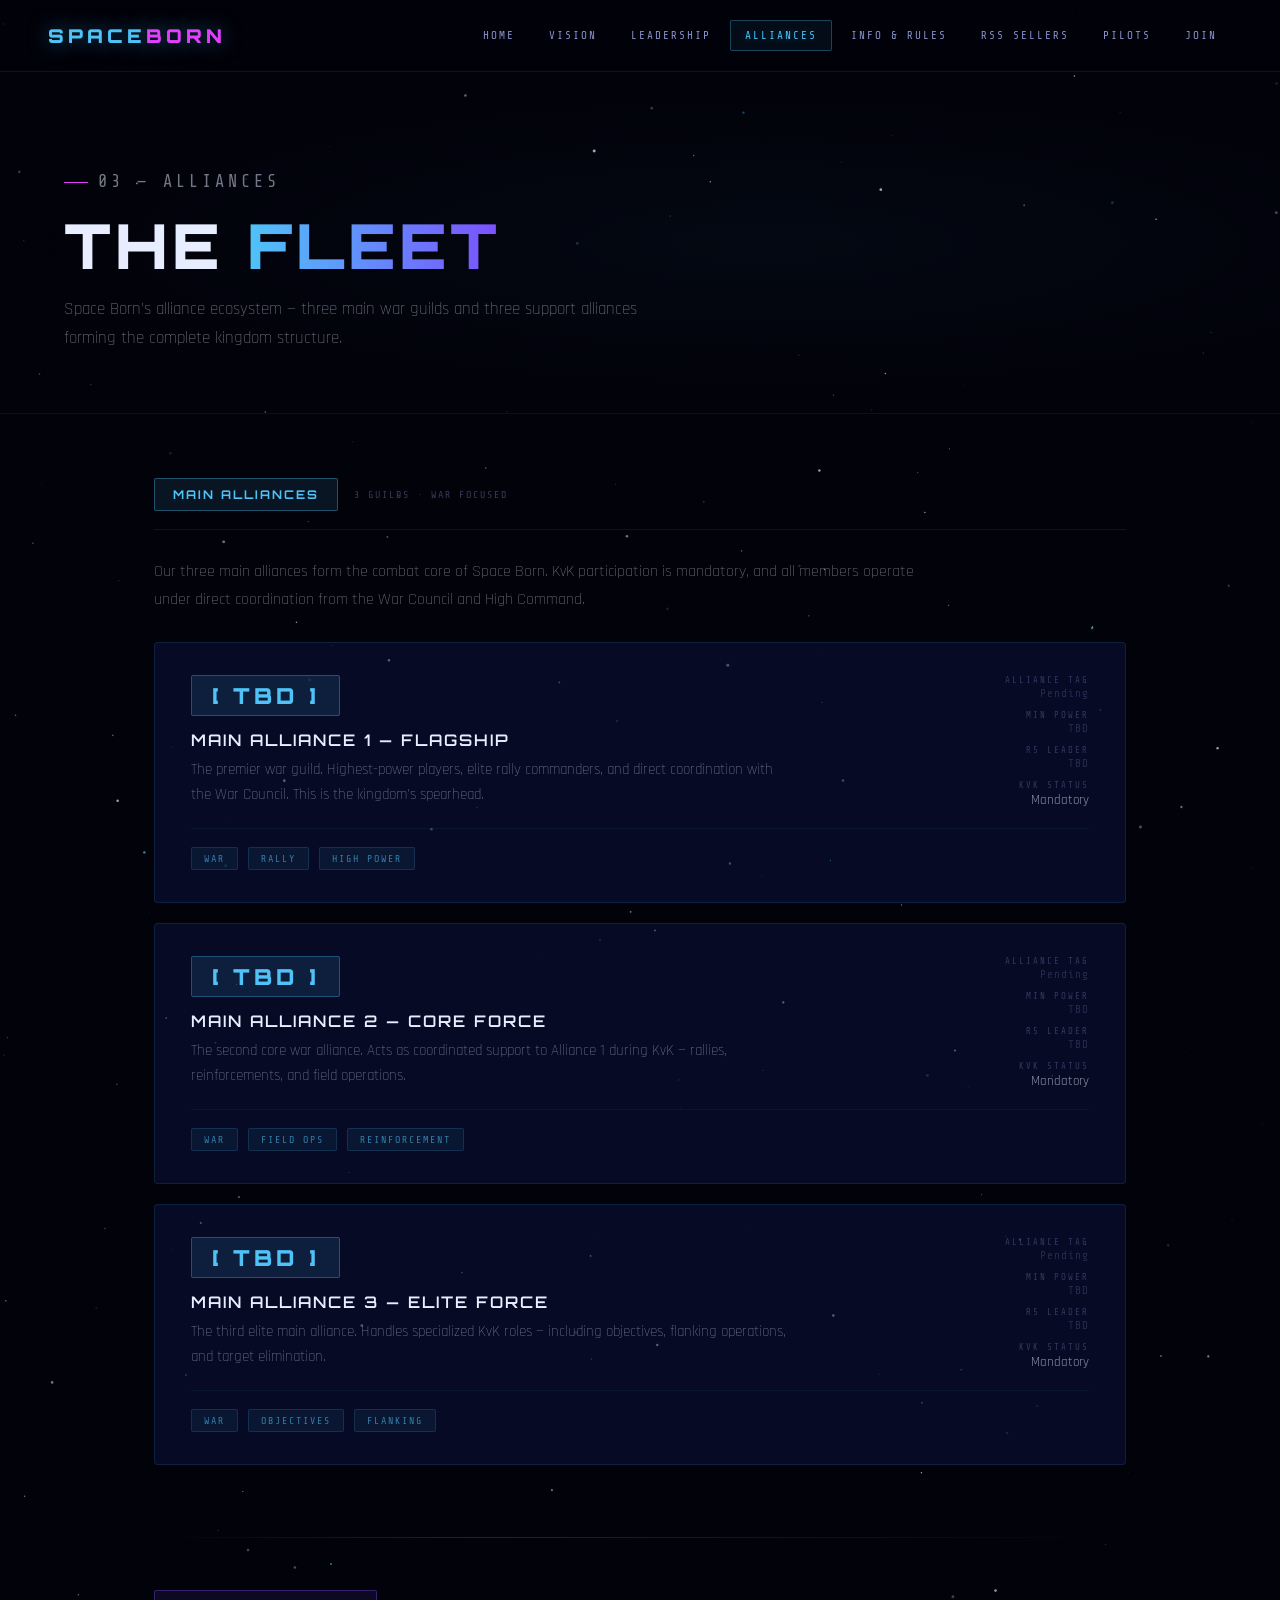
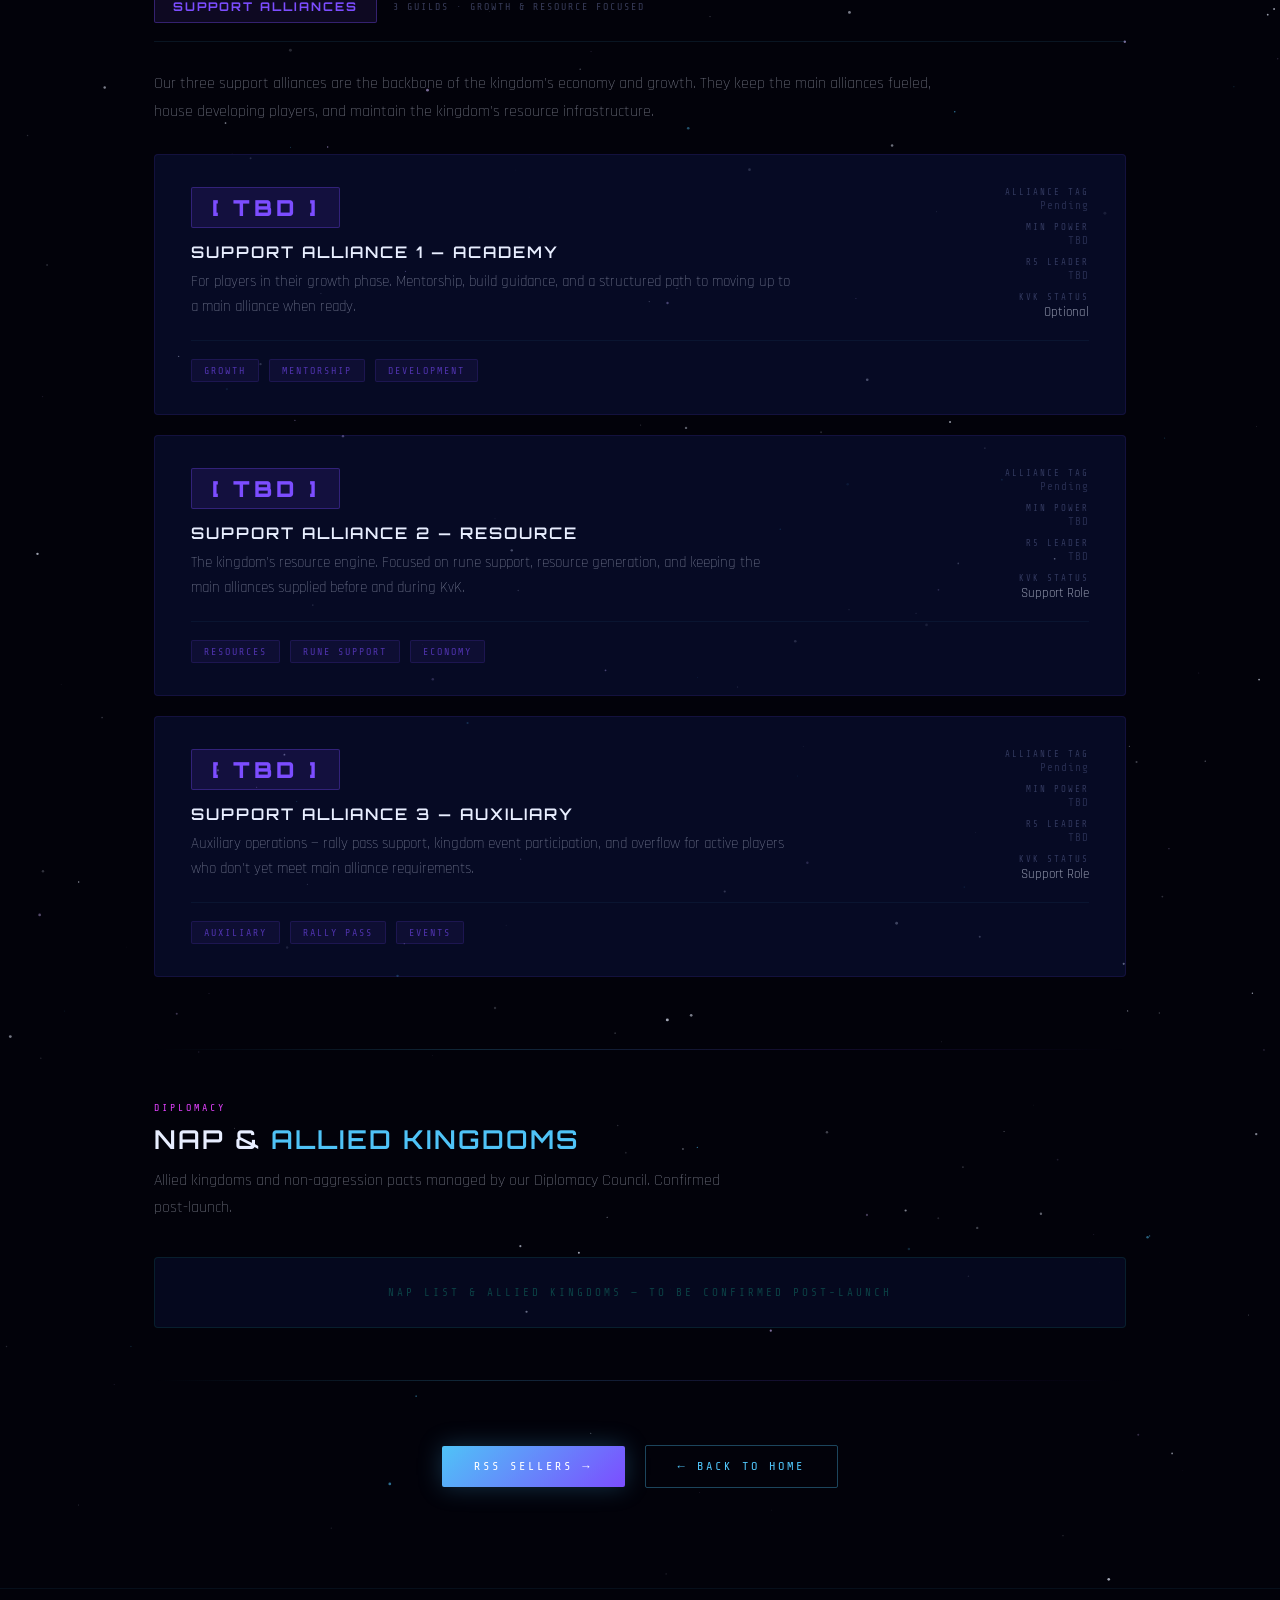
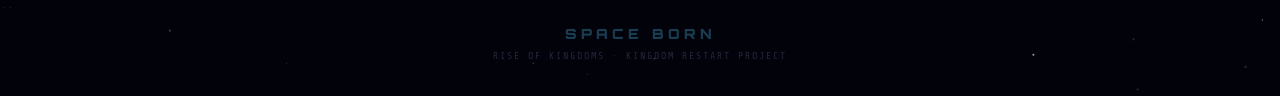
==== alliances.html @ 10ab9d70 "Add files via upload" ====
<!DOCTYPE html>
<html lang="en">
<head>
<meta charset="UTF-8">
<meta name="viewport" content="width=device-width, initial-scale=1.0">
<title>Alliances — Space Born</title>
<link rel="stylesheet" href="style.css">
<style>
  /* ── TIER HEADER ── */
  .tier-section { margin-bottom: 72px; }

  .tier-header {
    display: flex;
    align-items: center;
    gap: 16px;
    margin-bottom: 28px;
    padding-bottom: 18px;
    border-bottom: 1px solid rgba(79,195,247,0.1);
  }

  .tier-badge {
    font-family: 'Orbitron', monospace;
    font-size: 12px;
    font-weight: 700;
    padding: 8px 18px;
    border-radius: 2px;
    letter-spacing: 2px;
    text-transform: uppercase;
    border: 1px solid;
  }
  .tier-badge.main { background: rgba(79,195,247,0.1); border-color: rgba(79,195,247,0.35); color: var(--accent); }
  .tier-badge.support { background: rgba(124,77,255,0.1); border-color: rgba(124,77,255,0.35); color: var(--accent2); }

  .tier-count {
    font-family: 'Share Tech Mono', monospace;
    font-size: 10px;
    letter-spacing: 2px;
    color: rgba(136,146,204,0.4);
    text-transform: uppercase;
  }

  .tier-desc {
    font-size: 16px;
    line-height: 1.75;
    color: rgba(232,238,255,0.5);
    font-weight: 300;
    max-width: 780px;
    margin-bottom: 28px;
  }

  /* ── ALLIANCE CARDS ── */
  .alliance-stack {
    display: flex;
    flex-direction: column;
    gap: 20px;
  }

  .alliance-card {
    background: rgba(13,21,69,0.45);
    border-radius: 4px;
    padding: 32px 36px;
    position: relative;
    overflow: hidden;
    transition: all 0.3s;
    border: 1px solid;
  }

  .alliance-card.main-card { border-color: rgba(79,195,247,0.12); }
  .alliance-card.support-card { border-color: rgba(124,77,255,0.12); }

  .alliance-card:hover { transform: translateY(-3px); }
  .alliance-card.main-card:hover { border-color: rgba(79,195,247,0.3); }
  .alliance-card.support-card:hover { border-color: rgba(124,77,255,0.3); }

  .alliance-card::before {
    content: '';
    position: absolute;
    top: 0; left: 0; right: 0;
    height: 2px;
    opacity: 0;
    transition: opacity 0.3s;
  }
  .alliance-card.main-card:hover::before { opacity: 1; background: linear-gradient(to right, #4fc3f7, #7c4dff); }
  .alliance-card.support-card:hover::before { opacity: 1; background: linear-gradient(to right, #7c4dff, #e040fb); }

  .alliance-top {
    display: flex;
    align-items: flex-start;
    justify-content: space-between;
    gap: 20px;
    margin-bottom: 20px;
    flex-wrap: wrap;
  }

  .alliance-left { flex: 1; }

  .alliance-tag-badge {
    font-family: 'Orbitron', monospace;
    font-size: 22px;
    font-weight: 900;
    padding: 6px 20px;
    border-radius: 2px;
    letter-spacing: 4px;
    display: inline-block;
    margin-bottom: 14px;
  }
  .main-card .alliance-tag-badge { background: rgba(79,195,247,0.12); border: 1px solid rgba(79,195,247,0.3); color: var(--accent); }
  .support-card .alliance-tag-badge { background: rgba(124,77,255,0.12); border: 1px solid rgba(124,77,255,0.3); color: var(--accent2); }

  .alliance-name {
    font-family: 'Orbitron', monospace;
    font-size: 16px;
    font-weight: 600;
    letter-spacing: 2px;
    text-transform: uppercase;
    color: var(--star-white);
    margin-bottom: 8px;
  }

  .alliance-desc {
    font-size: 15px;
    color: rgba(232,238,255,0.5);
    line-height: 1.65;
    font-weight: 300;
    max-width: 600px;
  }

  .alliance-meta {
    display: flex;
    flex-direction: column;
    gap: 10px;
    min-width: 180px;
    text-align: right;
  }

  .meta-item { }

  .meta-label {
    font-family: 'Share Tech Mono', monospace;
    font-size: 9px;
    letter-spacing: 2px;
    color: rgba(136,146,204,0.35);
    text-transform: uppercase;
    margin-bottom: 2px;
  }

  .meta-value {
    font-size: 13px;
    color: rgba(232,238,255,0.6);
    font-weight: 400;
  }

  .meta-value.tbd {
    font-family: 'Share Tech Mono', monospace;
    font-size: 11px;
    color: rgba(136,146,204,0.25);
    letter-spacing: 1px;
  }

  .alliance-bottom {
    display: flex;
    gap: 10px;
    flex-wrap: wrap;
    padding-top: 18px;
    border-top: 1px solid rgba(79,195,247,0.06);
  }

  .alliance-tag-pill {
    font-family: 'Share Tech Mono', monospace;
    font-size: 10px;
    letter-spacing: 2px;
    padding: 5px 12px;
    border-radius: 2px;
    text-transform: uppercase;
  }
  .main-card .alliance-tag-pill { background: rgba(79,195,247,0.07); border: 1px solid rgba(79,195,247,0.15); color: rgba(79,195,247,0.6); }
  .support-card .alliance-tag-pill { background: rgba(124,77,255,0.07); border: 1px solid rgba(124,77,255,0.15); color: rgba(124,77,255,0.6); }

  /* ── DIPLOMACY ── */
  .nap-card {
    background: rgba(13,21,69,0.35);
    border: 1px solid rgba(29,233,182,0.1);
    border-radius: 4px;
    padding: 28px 32px;
    text-align: center;
  }
  .nap-card p {
    font-family: 'Share Tech Mono', monospace;
    font-size: 11px;
    letter-spacing: 3px;
    color: rgba(29,233,182,0.25);
    text-transform: uppercase;
  }

  @media (max-width: 768px) {
    .alliance-top { flex-direction: column; }
    .alliance-meta { text-align: left; }
    .alliance-card { padding: 24px 20px; }
  }
</style>
</head>
<body>
<canvas id="stars-canvas"></canvas>

<nav>
  <a href="index.html" class="nav-logo">SPACE<span>BORN</span></a>
  <ul>
    <li><a href="index.html" class="nav-link">Home</a></li>
    <li><a href="vision.html" class="nav-link">Vision</a></li>
    <li><a href="leadership.html" class="nav-link">Leadership</a></li>
    <li><a href="alliances.html" class="nav-link">Alliances</a></li>
    <li><a href="info.html" class="nav-link">Info & Rules</a></li>
    <li><a href="sellers.html" class="nav-link">RSS Sellers</a></li>
    <li><a href="pilots.html" class="nav-link">Pilots</a></li>
    <li><a href="join.html" class="nav-link">Join</a></li>
  </ul>
</nav>

<div class="page">
  <div class="page-banner">
    <p class="page-banner-tag">03 — Alliances</p>
    <h1>The <em>Fleet</em></h1>
    <p>Space Born's alliance ecosystem — three main war guilds and three support alliances forming the complete kingdom structure.</p>
  </div>

  <div class="page-content">

    <!-- ── MAIN ALLIANCES ── -->
    <div class="tier-section reveal">
      <div class="tier-header">
        <span class="tier-badge main">Main Alliances</span>
        <span class="tier-count">3 Guilds · War Focused</span>
      </div>
      <p class="tier-desc">Our three main alliances form the combat core of Space Born. KvK participation is mandatory, and all members operate under direct coordination from the War Council and High Command.</p>

      <div class="alliance-stack">
        <div class="alliance-card main-card reveal">
          <div class="alliance-top">
            <div class="alliance-left">
              <span class="alliance-tag-badge">[ TBD ]</span>
              <p class="alliance-name">Main Alliance 1 — Flagship</p>
              <p class="alliance-desc">The premier war guild. Highest-power players, elite rally commanders, and direct coordination with the War Council. This is the kingdom's spearhead.</p>
            </div>
            <div class="alliance-meta">
              <div class="meta-item"><p class="meta-label">Alliance Tag</p><p class="meta-value tbd">Pending</p></div>
              <div class="meta-item"><p class="meta-label">Min Power</p><p class="meta-value tbd">TBD</p></div>
              <div class="meta-item"><p class="meta-label">R5 Leader</p><p class="meta-value tbd">TBD</p></div>
              <div class="meta-item"><p class="meta-label">KvK Status</p><p class="meta-value">Mandatory</p></div>
            </div>
          </div>
          <div class="alliance-bottom">
            <span class="alliance-tag-pill">War</span>
            <span class="alliance-tag-pill">Rally</span>
            <span class="alliance-tag-pill">High Power</span>
          </div>
        </div>

        <div class="alliance-card main-card reveal">
          <div class="alliance-top">
            <div class="alliance-left">
              <span class="alliance-tag-badge">[ TBD ]</span>
              <p class="alliance-name">Main Alliance 2 — Core Force</p>
              <p class="alliance-desc">The second core war alliance. Acts as coordinated support to Alliance 1 during KvK — rallies, reinforcements, and field operations.</p>
            </div>
            <div class="alliance-meta">
              <div class="meta-item"><p class="meta-label">Alliance Tag</p><p class="meta-value tbd">Pending</p></div>
              <div class="meta-item"><p class="meta-label">Min Power</p><p class="meta-value tbd">TBD</p></div>
              <div class="meta-item"><p class="meta-label">R5 Leader</p><p class="meta-value tbd">TBD</p></div>
              <div class="meta-item"><p class="meta-label">KvK Status</p><p class="meta-value">Mandatory</p></div>
            </div>
          </div>
          <div class="alliance-bottom">
            <span class="alliance-tag-pill">War</span>
            <span class="alliance-tag-pill">Field Ops</span>
            <span class="alliance-tag-pill">Reinforcement</span>
          </div>
        </div>

        <div class="alliance-card main-card reveal">
          <div class="alliance-top">
            <div class="alliance-left">
              <span class="alliance-tag-badge">[ TBD ]</span>
              <p class="alliance-name">Main Alliance 3 — Elite Force</p>
              <p class="alliance-desc">The third elite main alliance. Handles specialized KvK roles — including objectives, flanking operations, and target elimination.</p>
            </div>
            <div class="alliance-meta">
              <div class="meta-item"><p class="meta-label">Alliance Tag</p><p class="meta-value tbd">Pending</p></div>
              <div class="meta-item"><p class="meta-label">Min Power</p><p class="meta-value tbd">TBD</p></div>
              <div class="meta-item"><p class="meta-label">R5 Leader</p><p class="meta-value tbd">TBD</p></div>
              <div class="meta-item"><p class="meta-label">KvK Status</p><p class="meta-value">Mandatory</p></div>
            </div>
          </div>
          <div class="alliance-bottom">
            <span class="alliance-tag-pill">War</span>
            <span class="alliance-tag-pill">Objectives</span>
            <span class="alliance-tag-pill">Flanking</span>
          </div>
        </div>
      </div>
    </div>

    <hr class="glow">

    <!-- ── SUPPORT ALLIANCES ── -->
    <div class="tier-section reveal">
      <div class="tier-header">
        <span class="tier-badge support">Support Alliances</span>
        <span class="tier-count">3 Guilds · Growth & Resource Focused</span>
      </div>
      <p class="tier-desc">Our three support alliances are the backbone of the kingdom's economy and growth. They keep the main alliances fueled, house developing players, and maintain the kingdom's resource infrastructure.</p>

      <div class="alliance-stack">
        <div class="alliance-card support-card reveal">
          <div class="alliance-top">
            <div class="alliance-left">
              <span class="alliance-tag-badge">[ TBD ]</span>
              <p class="alliance-name">Support Alliance 1 — Academy</p>
              <p class="alliance-desc">For players in their growth phase. Mentorship, build guidance, and a structured path to moving up to a main alliance when ready.</p>
            </div>
            <div class="alliance-meta">
              <div class="meta-item"><p class="meta-label">Alliance Tag</p><p class="meta-value tbd">Pending</p></div>
              <div class="meta-item"><p class="meta-label">Min Power</p><p class="meta-value tbd">TBD</p></div>
              <div class="meta-item"><p class="meta-label">R5 Leader</p><p class="meta-value tbd">TBD</p></div>
              <div class="meta-item"><p class="meta-label">KvK Status</p><p class="meta-value">Optional</p></div>
            </div>
          </div>
          <div class="alliance-bottom">
            <span class="alliance-tag-pill">Growth</span>
            <span class="alliance-tag-pill">Mentorship</span>
            <span class="alliance-tag-pill">Development</span>
          </div>
        </div>

        <div class="alliance-card support-card reveal">
          <div class="alliance-top">
            <div class="alliance-left">
              <span class="alliance-tag-badge">[ TBD ]</span>
              <p class="alliance-name">Support Alliance 2 — Resource</p>
              <p class="alliance-desc">The kingdom's resource engine. Focused on rune support, resource generation, and keeping the main alliances supplied before and during KvK.</p>
            </div>
            <div class="alliance-meta">
              <div class="meta-item"><p class="meta-label">Alliance Tag</p><p class="meta-value tbd">Pending</p></div>
              <div class="meta-item"><p class="meta-label">Min Power</p><p class="meta-value tbd">TBD</p></div>
              <div class="meta-item"><p class="meta-label">R5 Leader</p><p class="meta-value tbd">TBD</p></div>
              <div class="meta-item"><p class="meta-label">KvK Status</p><p class="meta-value">Support Role</p></div>
            </div>
          </div>
          <div class="alliance-bottom">
            <span class="alliance-tag-pill">Resources</span>
            <span class="alliance-tag-pill">Rune Support</span>
            <span class="alliance-tag-pill">Economy</span>
          </div>
        </div>

        <div class="alliance-card support-card reveal">
          <div class="alliance-top">
            <div class="alliance-left">
              <span class="alliance-tag-badge">[ TBD ]</span>
              <p class="alliance-name">Support Alliance 3 — Auxiliary</p>
              <p class="alliance-desc">Auxiliary operations — rally pass support, kingdom event participation, and overflow for active players who don't yet meet main alliance requirements.</p>
            </div>
            <div class="alliance-meta">
              <div class="meta-item"><p class="meta-label">Alliance Tag</p><p class="meta-value tbd">Pending</p></div>
              <div class="meta-item"><p class="meta-label">Min Power</p><p class="meta-value tbd">TBD</p></div>
              <div class="meta-item"><p class="meta-label">R5 Leader</p><p class="meta-value tbd">TBD</p></div>
              <div class="meta-item"><p class="meta-label">KvK Status</p><p class="meta-value">Support Role</p></div>
            </div>
          </div>
          <div class="alliance-bottom">
            <span class="alliance-tag-pill">Auxiliary</span>
            <span class="alliance-tag-pill">Rally Pass</span>
            <span class="alliance-tag-pill">Events</span>
          </div>
        </div>
      </div>
    </div>

    <hr class="glow">

    <!-- ── DIPLOMACY ── -->
    <div class="reveal">
      <p class="label">Diplomacy</p>
      <h2 class="subsection-title">NAP & <em>Allied Kingdoms</em></h2>
      <p class="subsection-lead">Allied kingdoms and non-aggression pacts managed by our Diplomacy Council. Confirmed post-launch.</p>
    </div>

    <div class="nap-card reveal">
      <p>NAP list & allied kingdoms — to be confirmed post-launch</p>
    </div>

    <hr class="glow">

    <div class="reveal" style="text-align:center; padding-top:12px;">
      <a href="sellers.html" class="btn btn-primary" style="margin-right:16px;">RSS Sellers →</a>
      <a href="index.html" class="btn btn-outline">← Back to Home</a>
    </div>

  </div>
</div>

<footer>
  <p class="f-logo">SPACE BORN</p>
  <p>Rise of Kingdoms · Kingdom Restart Project</p>
</footer>

<script src="main.js"></script>
</body>
</html>
---- style.css ----
@import url('https://fonts.googleapis.com/css2?family=Orbitron:wght@400;600;900&family=Rajdhani:wght@300;400;500;600&family=Share+Tech+Mono&display=swap');

*, *::before, *::after { margin: 0; padding: 0; box-sizing: border-box; }

:root {
  --void: #02020a;
  --deep: #06071a;
  --space: #0a0d2e;
  --nebula: #0d1545;
  --star-white: #e8eeff;
  --star-dim: #8892cc;
  --accent: #4fc3f7;
  --accent2: #7c4dff;
  --accent3: #e040fb;
  --gold: #ffd740;
  --glow-blue: rgba(79,195,247,0.15);
}

html { scroll-behavior: smooth; }

body {
  background: var(--void);
  color: var(--star-white);
  font-family: 'Rajdhani', sans-serif;
  font-weight: 400;
  overflow-x: hidden;
  min-height: 100vh;
}

#stars-canvas {
  position: fixed;
  inset: 0;
  z-index: 0;
  pointer-events: none;
}

/* ── NAV ── */
nav {
  position: fixed;
  top: 0; left: 0; right: 0;
  z-index: 100;
  display: flex;
  align-items: center;
  justify-content: space-between;
  padding: 0 48px;
  height: 72px;
  background: rgba(2,2,10,0.75);
  backdrop-filter: blur(20px);
  border-bottom: 1px solid rgba(79,195,247,0.1);
}

.nav-logo {
  font-family: 'Orbitron', monospace;
  font-weight: 900;
  font-size: 19px;
  letter-spacing: 4px;
  color: var(--accent);
  text-shadow: 0 0 20px rgba(79,195,247,0.5);
  text-decoration: none;
}
.nav-logo span { color: var(--accent3); }

nav ul { display: flex; gap: 4px; list-style: none; }

nav a.nav-link {
  display: block;
  padding: 8px 14px;
  color: var(--star-dim);
  text-decoration: none;
  font-family: 'Share Tech Mono', monospace;
  font-size: 11px;
  letter-spacing: 2px;
  text-transform: uppercase;
  border: 1px solid transparent;
  border-radius: 2px;
  transition: all 0.25s;
}
nav a.nav-link:hover,
nav a.nav-link.active {
  color: var(--accent);
  border-color: rgba(79,195,247,0.3);
  background: rgba(79,195,247,0.06);
  text-shadow: 0 0 10px rgba(79,195,247,0.4);
}

/* ── PAGE WRAPPER ── */
.page {
  position: relative;
  z-index: 1;
  padding-top: 72px;
  min-height: 100vh;
}

/* ── PAGE HERO BANNER ── */
.page-banner {
  padding: 80px 64px 60px;
  border-bottom: 1px solid rgba(79,195,247,0.08);
  position: relative;
  overflow: hidden;
}
.page-banner::after {
  content: '';
  position: absolute;
  inset: 0;
  background: radial-gradient(ellipse at 60% 50%, rgba(79,195,247,0.04) 0%, transparent 70%);
  pointer-events: none;
}
.page-banner-tag {
  font-family: 'Share Tech Mono', monospace;
  font-size: 10px;
  letter-spacing: 4px;
  color: var(--accent3);
  text-transform: uppercase;
  margin-bottom: 14px;
  display: flex;
  align-items: center;
  gap: 10px;
}
.page-banner-tag::before {
  content: '';
  width: 24px;
  height: 1px;
  background: var(--accent3);
}
.page-banner h1 {
  font-family: 'Orbitron', monospace;
  font-weight: 900;
  font-size: clamp(32px, 5vw, 62px);
  letter-spacing: 4px;
  text-transform: uppercase;
  line-height: 1.1;
  color: var(--star-white);
}
.page-banner h1 em {
  font-style: normal;
  background: linear-gradient(90deg, var(--accent), var(--accent2));
  -webkit-background-clip: text;
  -webkit-text-fill-color: transparent;
  background-clip: text;
}
.page-banner p {
  margin-top: 16px;
  font-size: 17px;
  color: rgba(232,238,255,0.5);
  font-weight: 300;
  max-width: 600px;
  line-height: 1.7;
}

/* ── PAGE CONTENT ── */
.page-content {
  max-width: 1100px;
  margin: 0 auto;
  padding: 64px 64px 100px;
}

/* ── CARDS ── */
.card {
  background: rgba(13,21,69,0.45);
  border: 1px solid rgba(79,195,247,0.1);
  border-radius: 4px;
  padding: 32px;
  position: relative;
  overflow: hidden;
  transition: border-color 0.3s, transform 0.3s;
}
.card:hover { border-color: rgba(79,195,247,0.28); transform: translateY(-3px); }
.card::before {
  content: '';
  position: absolute;
  top: 0; left: 0; right: 0;
  height: 2px;
  background: linear-gradient(to right, var(--accent), var(--accent2));
  opacity: 0;
  transition: opacity 0.3s;
}
.card:hover::before { opacity: 1; }

.card-grid-2 { display: grid; grid-template-columns: 1fr 1fr; gap: 20px; }
.card-grid-3 { display: grid; grid-template-columns: repeat(3, 1fr); gap: 20px; }
.card-grid-4 { display: grid; grid-template-columns: repeat(4, 1fr); gap: 20px; }

.card h3 {
  font-family: 'Orbitron', monospace;
  font-size: 13px;
  letter-spacing: 2px;
  text-transform: uppercase;
  color: var(--accent);
  margin-bottom: 12px;
}
.card p {
  font-size: 15px;
  line-height: 1.65;
  color: rgba(232,238,255,0.55);
  font-weight: 300;
}
.card-icon { font-size: 26px; margin-bottom: 14px; display: block; }

/* ── SECTION LABEL ── */
.label {
  font-family: 'Share Tech Mono', monospace;
  font-size: 10px;
  letter-spacing: 3px;
  color: var(--accent3);
  text-transform: uppercase;
  margin-bottom: 10px;
}
.subsection-title {
  font-family: 'Orbitron', monospace;
  font-size: clamp(18px, 2.5vw, 26px);
  font-weight: 600;
  letter-spacing: 2px;
  text-transform: uppercase;
  color: var(--star-white);
  margin-bottom: 12px;
}
.subsection-title em { font-style: normal; color: var(--accent); }
.subsection-lead {
  font-size: 16px;
  color: rgba(232,238,255,0.5);
  font-weight: 300;
  line-height: 1.7;
  max-width: 600px;
  margin-bottom: 36px;
}

/* ── PLACEHOLDER BLOCK ── */
.placeholder {
  background: rgba(13,21,69,0.3);
  border: 1px dashed rgba(79,195,247,0.12);
  border-radius: 4px;
  padding: 36px;
  text-align: center;
}
.placeholder p {
  font-family: 'Share Tech Mono', monospace;
  font-size: 11px;
  letter-spacing: 3px;
  color: rgba(136,146,204,0.3);
  text-transform: uppercase;
}

/* ── DIVIDER ── */
hr.glow {
  border: none;
  height: 1px;
  background: linear-gradient(to right, transparent, rgba(79,195,247,0.2), rgba(124,77,255,0.15), transparent);
  margin: 52px 0;
}

/* ── BUTTONS ── */
.btn {
  display: inline-block;
  padding: 13px 32px;
  font-family: 'Share Tech Mono', monospace;
  font-size: 12px;
  letter-spacing: 3px;
  text-transform: uppercase;
  text-decoration: none;
  border-radius: 2px;
  cursor: pointer;
  transition: all 0.25s;
}
.btn-primary {
  background: linear-gradient(135deg, #4fc3f7, #7c4dff);
  color: #fff;
  border: none;
  box-shadow: 0 0 24px rgba(79,195,247,0.25);
}
.btn-primary:hover { transform: translateY(-2px); box-shadow: 0 0 40px rgba(79,195,247,0.4); }
.btn-outline {
  background: transparent;
  color: var(--accent);
  border: 1px solid rgba(79,195,247,0.35);
}
.btn-outline:hover { background: rgba(79,195,247,0.07); border-color: var(--accent); }

/* ── FOOTER ── */
footer {
  position: relative;
  z-index: 1;
  text-align: center;
  padding: 36px 48px;
  border-top: 1px solid rgba(79,195,247,0.07);
  margin-top: auto;
}
footer .f-logo {
  font-family: 'Orbitron', monospace;
  font-weight: 900;
  font-size: 14px;
  letter-spacing: 4px;
  color: rgba(79,195,247,0.3);
  margin-bottom: 8px;
}
footer p {
  font-family: 'Share Tech Mono', monospace;
  font-size: 10px;
  letter-spacing: 2px;
  color: rgba(136,146,204,0.25);
  text-transform: uppercase;
}

/* ── REVEAL ── */
.reveal { opacity: 0; transform: translateY(28px); transition: opacity 0.6s ease, transform 0.6s ease; }
.reveal.visible { opacity: 1; transform: none; }

/* ── RESPONSIVE ── */
@media (max-width: 900px) {
  nav { padding: 0 20px; }
  nav ul { gap: 2px; }
  nav a.nav-link { padding: 6px 10px; font-size: 10px; letter-spacing: 1px; }
  .page-banner { padding: 60px 24px 48px; }
  .page-content { padding: 48px 24px 80px; }
  .card-grid-2, .card-grid-3, .card-grid-4 { grid-template-columns: 1fr; }
}
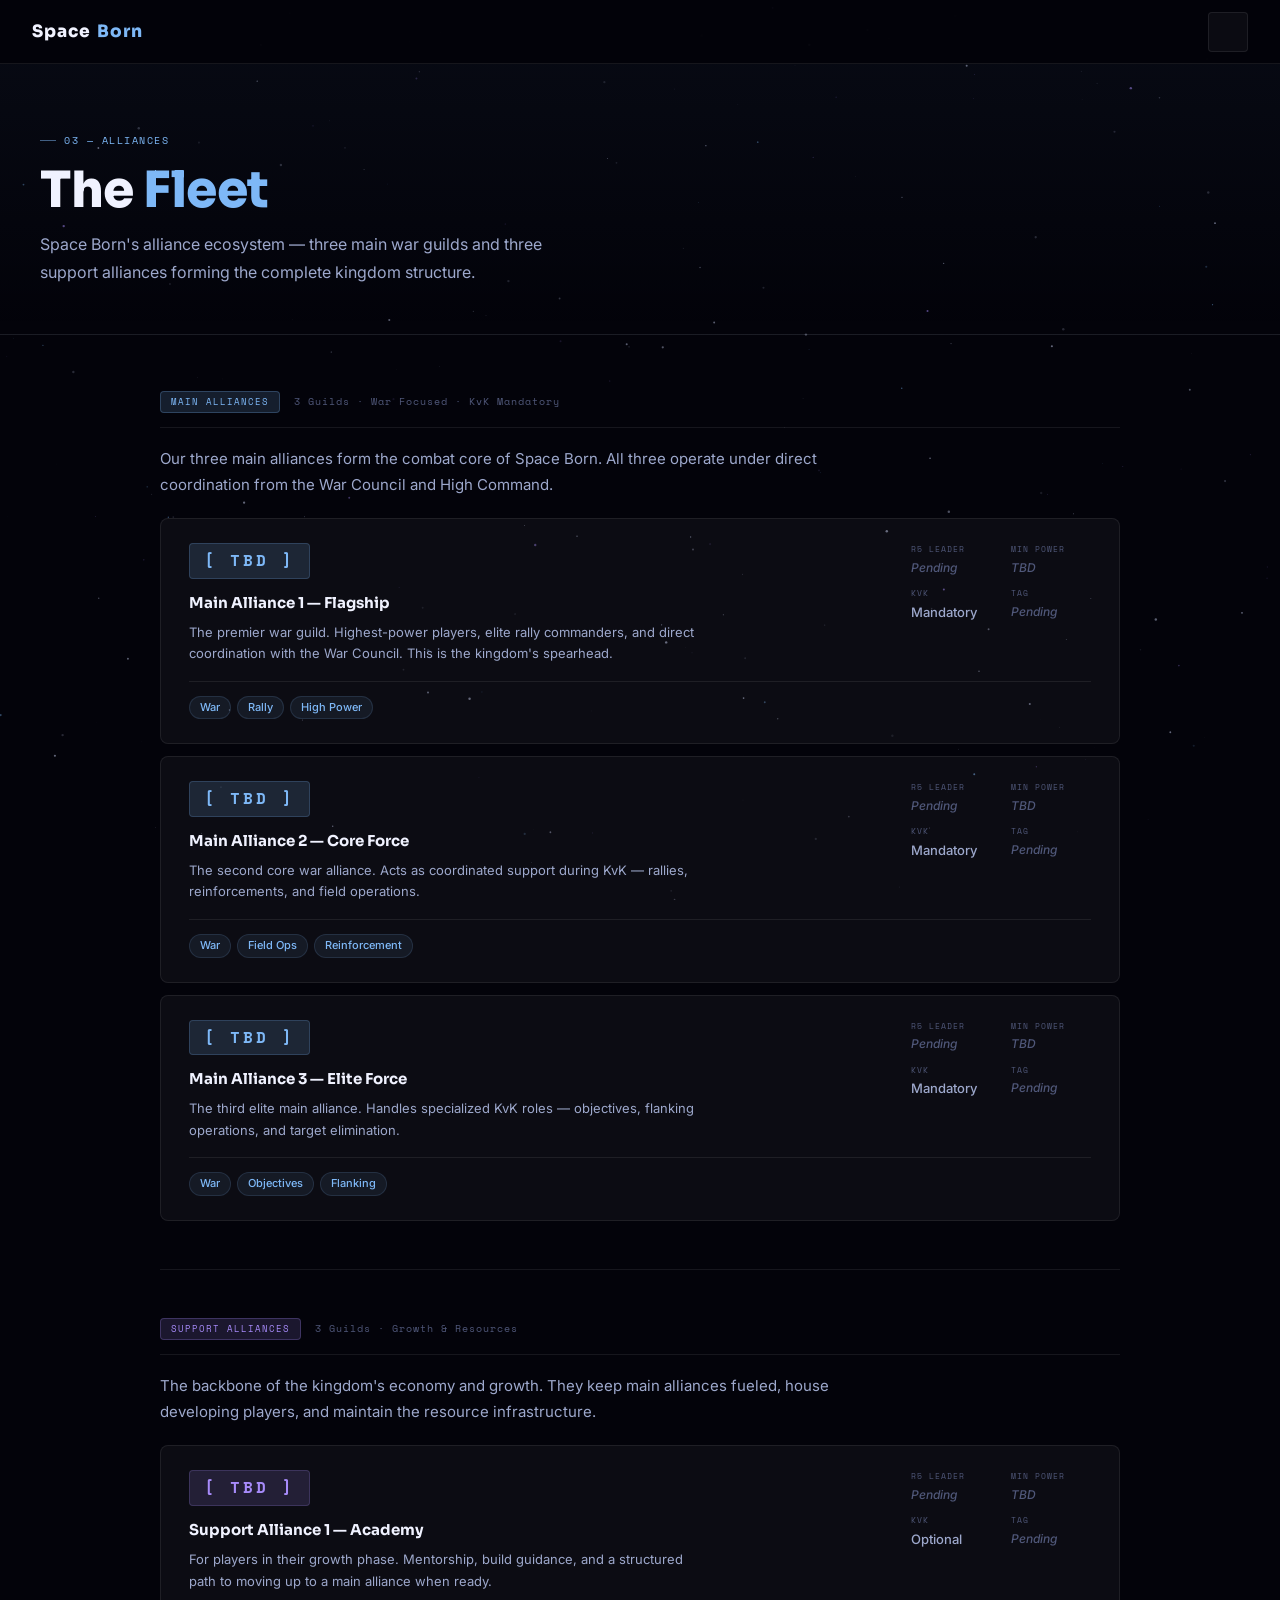
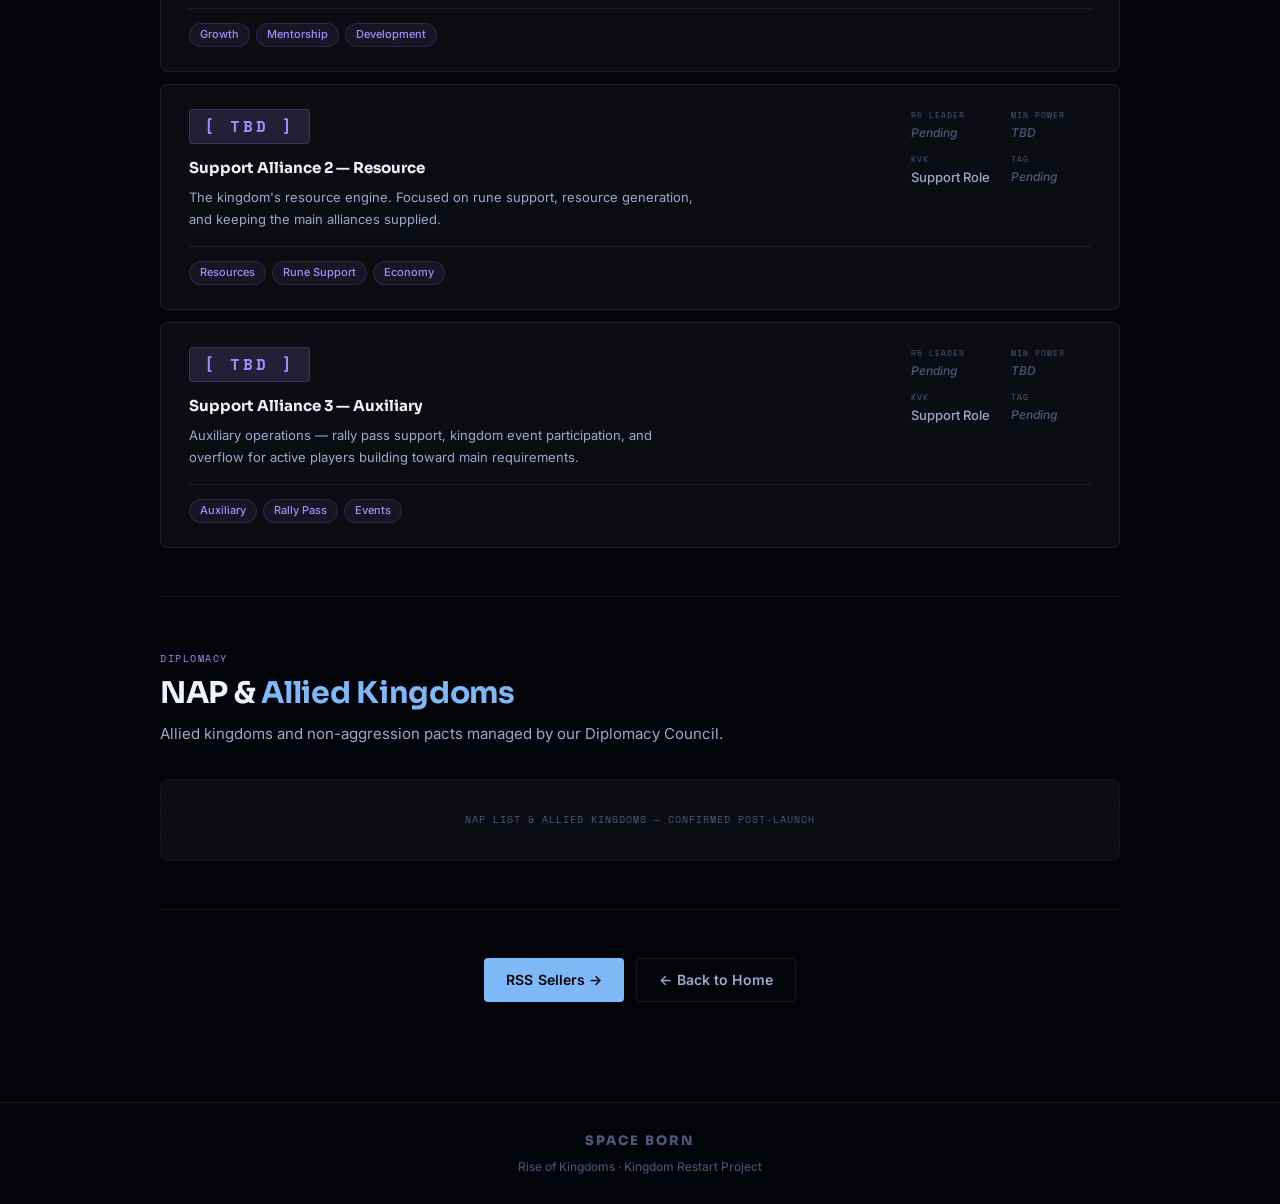
==== commit 8a3ae291: "Add files via upload" ====
--- a/alliances.html
+++ b/alliances.html
@@ -1,408 +1,93 @@
 <!DOCTYPE html>
 <html lang="en">
 <head>
-<meta charset="UTF-8">
-<meta name="viewport" content="width=device-width, initial-scale=1.0">
+<meta charset="UTF-8"><meta name="viewport" content="width=device-width, initial-scale=1.0">
 <title>Alliances — Space Born</title>
 <link rel="stylesheet" href="style.css">
 <style>
-  /* ── TIER HEADER ── */
-  .tier-section { margin-bottom: 72px; }
-
-  .tier-header {
-    display: flex;
-    align-items: center;
-    gap: 16px;
-    margin-bottom: 28px;
-    padding-bottom: 18px;
-    border-bottom: 1px solid rgba(79,195,247,0.1);
-  }
-
-  .tier-badge {
-    font-family: 'Orbitron', monospace;
-    font-size: 12px;
-    font-weight: 700;
-    padding: 8px 18px;
-    border-radius: 2px;
-    letter-spacing: 2px;
-    text-transform: uppercase;
-    border: 1px solid;
-  }
-  .tier-badge.main { background: rgba(79,195,247,0.1); border-color: rgba(79,195,247,0.35); color: var(--accent); }
-  .tier-badge.support { background: rgba(124,77,255,0.1); border-color: rgba(124,77,255,0.35); color: var(--accent2); }
-
-  .tier-count {
-    font-family: 'Share Tech Mono', monospace;
-    font-size: 10px;
-    letter-spacing: 2px;
-    color: rgba(136,146,204,0.4);
-    text-transform: uppercase;
-  }
-
-  .tier-desc {
-    font-size: 16px;
-    line-height: 1.75;
-    color: rgba(232,238,255,0.5);
-    font-weight: 300;
-    max-width: 780px;
-    margin-bottom: 28px;
-  }
-
-  /* ── ALLIANCE CARDS ── */
-  .alliance-stack {
-    display: flex;
-    flex-direction: column;
-    gap: 20px;
-  }
-
-  .alliance-card {
-    background: rgba(13,21,69,0.45);
-    border-radius: 4px;
-    padding: 32px 36px;
-    position: relative;
-    overflow: hidden;
-    transition: all 0.3s;
-    border: 1px solid;
-  }
-
-  .alliance-card.main-card { border-color: rgba(79,195,247,0.12); }
-  .alliance-card.support-card { border-color: rgba(124,77,255,0.12); }
-
-  .alliance-card:hover { transform: translateY(-3px); }
-  .alliance-card.main-card:hover { border-color: rgba(79,195,247,0.3); }
-  .alliance-card.support-card:hover { border-color: rgba(124,77,255,0.3); }
-
-  .alliance-card::before {
-    content: '';
-    position: absolute;
-    top: 0; left: 0; right: 0;
-    height: 2px;
-    opacity: 0;
-    transition: opacity 0.3s;
-  }
-  .alliance-card.main-card:hover::before { opacity: 1; background: linear-gradient(to right, #4fc3f7, #7c4dff); }
-  .alliance-card.support-card:hover::before { opacity: 1; background: linear-gradient(to right, #7c4dff, #e040fb); }
-
-  .alliance-top {
-    display: flex;
-    align-items: flex-start;
-    justify-content: space-between;
-    gap: 20px;
-    margin-bottom: 20px;
-    flex-wrap: wrap;
-  }
-
-  .alliance-left { flex: 1; }
-
-  .alliance-tag-badge {
-    font-family: 'Orbitron', monospace;
-    font-size: 22px;
-    font-weight: 900;
-    padding: 6px 20px;
-    border-radius: 2px;
-    letter-spacing: 4px;
-    display: inline-block;
-    margin-bottom: 14px;
-  }
-  .main-card .alliance-tag-badge { background: rgba(79,195,247,0.12); border: 1px solid rgba(79,195,247,0.3); color: var(--accent); }
-  .support-card .alliance-tag-badge { background: rgba(124,77,255,0.12); border: 1px solid rgba(124,77,255,0.3); color: var(--accent2); }
-
-  .alliance-name {
-    font-family: 'Orbitron', monospace;
-    font-size: 16px;
-    font-weight: 600;
-    letter-spacing: 2px;
-    text-transform: uppercase;
-    color: var(--star-white);
-    margin-bottom: 8px;
-  }
-
-  .alliance-desc {
-    font-size: 15px;
-    color: rgba(232,238,255,0.5);
-    line-height: 1.65;
-    font-weight: 300;
-    max-width: 600px;
-  }
-
-  .alliance-meta {
-    display: flex;
-    flex-direction: column;
-    gap: 10px;
-    min-width: 180px;
-    text-align: right;
-  }
-
-  .meta-item { }
-
-  .meta-label {
-    font-family: 'Share Tech Mono', monospace;
-    font-size: 9px;
-    letter-spacing: 2px;
-    color: rgba(136,146,204,0.35);
-    text-transform: uppercase;
-    margin-bottom: 2px;
-  }
-
-  .meta-value {
-    font-size: 13px;
-    color: rgba(232,238,255,0.6);
-    font-weight: 400;
-  }
-
-  .meta-value.tbd {
-    font-family: 'Share Tech Mono', monospace;
-    font-size: 11px;
-    color: rgba(136,146,204,0.25);
-    letter-spacing: 1px;
-  }
-
-  .alliance-bottom {
-    display: flex;
-    gap: 10px;
-    flex-wrap: wrap;
-    padding-top: 18px;
-    border-top: 1px solid rgba(79,195,247,0.06);
-  }
-
-  .alliance-tag-pill {
-    font-family: 'Share Tech Mono', monospace;
-    font-size: 10px;
-    letter-spacing: 2px;
-    padding: 5px 12px;
-    border-radius: 2px;
-    text-transform: uppercase;
-  }
-  .main-card .alliance-tag-pill { background: rgba(79,195,247,0.07); border: 1px solid rgba(79,195,247,0.15); color: rgba(79,195,247,0.6); }
-  .support-card .alliance-tag-pill { background: rgba(124,77,255,0.07); border: 1px solid rgba(124,77,255,0.15); color: rgba(124,77,255,0.6); }
-
-  /* ── DIPLOMACY ── */
-  .nap-card {
-    background: rgba(13,21,69,0.35);
-    border: 1px solid rgba(29,233,182,0.1);
-    border-radius: 4px;
-    padding: 28px 32px;
-    text-align: center;
-  }
-  .nap-card p {
-    font-family: 'Share Tech Mono', monospace;
-    font-size: 11px;
-    letter-spacing: 3px;
-    color: rgba(29,233,182,0.25);
-    text-transform: uppercase;
-  }
-
-  @media (max-width: 768px) {
-    .alliance-top { flex-direction: column; }
-    .alliance-meta { text-align: left; }
-    .alliance-card { padding: 24px 20px; }
-  }
+.tier-hd{display:flex;align-items:center;gap:14px;margin-bottom:18px;padding-bottom:14px;border-bottom:1px solid var(--border);flex-wrap:wrap}
+.tier-meta{font-family:var(--font-m);font-size:10px;color:var(--text3);letter-spacing:1px}
+.tier-desc{font-size:15px;color:var(--text2);line-height:1.75;max-width:680px;margin-bottom:20px}
+.al-stack{display:flex;flex-direction:column;gap:12px;margin-bottom:48px}
+.al-card{background:var(--surface);border:1px solid var(--border);border-radius:var(--r);padding:24px 28px;position:relative;overflow:hidden;transition:border-color .2s,transform .2s}
+.al-card:hover{transform:translateY(-2px)}
+.al-card.main:hover{border-color:rgba(126,184,247,.3)}
+.al-card.support:hover{border-color:rgba(167,139,250,.3)}
+.al-card::before{content:'';position:absolute;top:0;left:0;right:0;height:1px;opacity:0;transition:opacity .2s}
+.al-card:hover::before{opacity:1}
+.al-card.main::before{background:linear-gradient(to right,transparent,var(--blue),transparent)}
+.al-card.support::before{background:linear-gradient(to right,transparent,var(--violet),transparent)}
+.al-top{display:flex;align-items:flex-start;justify-content:space-between;gap:20px;margin-bottom:16px;flex-wrap:wrap}
+.al-left{flex:1;min-width:200px}
+.al-tag{font-family:var(--font-m);font-size:16px;font-weight:700;letter-spacing:3px;padding:4px 14px;border-radius:var(--r-sm);display:inline-block;margin-bottom:12px}
+.al-card.main .al-tag{background:var(--blue-dim);border:1px solid rgba(126,184,247,.2);color:var(--blue)}
+.al-card.support .al-tag{background:var(--violet-dim);border:1px solid rgba(167,139,250,.2);color:var(--violet)}
+.al-name{font-family:var(--font-h);font-size:15px;font-weight:700;color:var(--text1);margin-bottom:7px}
+.al-desc{font-size:13px;color:var(--text2);line-height:1.65;max-width:520px}
+.al-meta{display:grid;grid-template-columns:1fr 1fr;gap:10px 20px;min-width:180px}
+.al-ml{font-family:var(--font-m);font-size:8px;letter-spacing:1px;color:var(--text3);text-transform:uppercase;margin-bottom:2px}
+.al-mv{font-size:13px;color:var(--text2);font-weight:500}
+.al-mv.tbd{color:var(--text3);font-style:italic;font-size:12px}
+.al-bottom{display:flex;gap:6px;flex-wrap:wrap;padding-top:14px;border-top:1px solid var(--border)}
+.al-pill{font-size:11px;font-weight:500;padding:2px 10px;border-radius:999px}
+.al-card.main .al-pill{background:rgba(126,184,247,.08);border:1px solid rgba(126,184,247,.14);color:var(--blue)}
+.al-card.support .al-pill{background:rgba(167,139,250,.08);border:1px solid rgba(167,139,250,.14);color:var(--violet)}
+@media(max-width:768px){.al-top{flex-direction:column}.al-card{padding:18px 16px}}
 </style>
 </head>
 <body>
-<canvas id="stars-canvas"></canvas>
-
-<nav>
-  <a href="index.html" class="nav-logo">SPACE<span>BORN</span></a>
-  <ul>
-    <li><a href="index.html" class="nav-link">Home</a></li>
-    <li><a href="vision.html" class="nav-link">Vision</a></li>
-    <li><a href="leadership.html" class="nav-link">Leadership</a></li>
-    <li><a href="alliances.html" class="nav-link">Alliances</a></li>
-    <li><a href="info.html" class="nav-link">Info & Rules</a></li>
-    <li><a href="sellers.html" class="nav-link">RSS Sellers</a></li>
-    <li><a href="pilots.html" class="nav-link">Pilots</a></li>
-    <li><a href="join.html" class="nav-link">Join</a></li>
-  </ul>
-</nav>
-
+<canvas id="stars-canvas"></canvas><div id="site-nav"></div>
 <div class="page">
   <div class="page-banner">
-    <p class="page-banner-tag">03 — Alliances</p>
+    <p class="page-tag">03 — Alliances</p>
     <h1>The <em>Fleet</em></h1>
-    <p>Space Born's alliance ecosystem — three main war guilds and three support alliances forming the complete kingdom structure.</p>
+    <p class="lead">Space Born's alliance ecosystem — three main war guilds and three support alliances forming the complete kingdom structure.</p>
   </div>
-
   <div class="page-content">
-
-    <!-- ── MAIN ALLIANCES ── -->
-    <div class="tier-section reveal">
-      <div class="tier-header">
-        <span class="tier-badge main">Main Alliances</span>
-        <span class="tier-count">3 Guilds · War Focused</span>
-      </div>
-      <p class="tier-desc">Our three main alliances form the combat core of Space Born. KvK participation is mandatory, and all members operate under direct coordination from the War Council and High Command.</p>
-
-      <div class="alliance-stack">
-        <div class="alliance-card main-card reveal">
-          <div class="alliance-top">
-            <div class="alliance-left">
-              <span class="alliance-tag-badge">[ TBD ]</span>
-              <p class="alliance-name">Main Alliance 1 — Flagship</p>
-              <p class="alliance-desc">The premier war guild. Highest-power players, elite rally commanders, and direct coordination with the War Council. This is the kingdom's spearhead.</p>
-            </div>
-            <div class="alliance-meta">
-              <div class="meta-item"><p class="meta-label">Alliance Tag</p><p class="meta-value tbd">Pending</p></div>
-              <div class="meta-item"><p class="meta-label">Min Power</p><p class="meta-value tbd">TBD</p></div>
-              <div class="meta-item"><p class="meta-label">R5 Leader</p><p class="meta-value tbd">TBD</p></div>
-              <div class="meta-item"><p class="meta-label">KvK Status</p><p class="meta-value">Mandatory</p></div>
-            </div>
-          </div>
-          <div class="alliance-bottom">
-            <span class="alliance-tag-pill">War</span>
-            <span class="alliance-tag-pill">Rally</span>
-            <span class="alliance-tag-pill">High Power</span>
-          </div>
+    <div class="reveal">
+      <div class="tier-hd"><span class="badge badge-blue">Main Alliances</span><span class="tier-meta">3 Guilds · War Focused · KvK Mandatory</span></div>
+      <p class="tier-desc">Our three main alliances form the combat core of Space Born. All three operate under direct coordination from the War Council and High Command.</p>
+      <div class="al-stack" id="main-al"></div>
+    </div>
+    <hr class="div">
+    <div class="reveal">
+      <div class="tier-hd"><span class="badge badge-violet">Support Alliances</span><span class="tier-meta">3 Guilds · Growth & Resources</span></div>
+      <p class="tier-desc">The backbone of the kingdom's economy and growth. They keep main alliances fueled, house developing players, and maintain the resource infrastructure.</p>
+      <div class="al-stack" id="support-al"></div>
+    </div>
+    <hr class="div">
+    <div class="reveal"><p class="sec-tag">Diplomacy</p><h2 class="sec-title">NAP & <em>Allied Kingdoms</em></h2><p class="sec-lead">Allied kingdoms and non-aggression pacts managed by our Diplomacy Council.</p></div>
+    <div class="placeholder reveal"><p>NAP list & allied kingdoms — confirmed post-launch</p></div>
+    <hr class="div">
+    <div class="reveal" style="text-align:center;display:flex;gap:12px;justify-content:center;flex-wrap:wrap">
+      <a href="sellers.html" class="btn btn-primary">RSS Sellers →</a>
+      <a href="index.html" class="btn btn-ghost">← Back to Home</a>
+    </div>
+  </div>
+</div>
+<footer><p class="f-logo">Space Born</p><p>Rise of Kingdoms · Kingdom Restart Project</p></footer>
+<script src="data.js"></script><script src="nav.js"></script><script src="main.js"></script>
+<script>
+function renderAl(list,id){
+  document.getElementById(id).innerHTML=list.map(a=>`
+    <div class="al-card ${a.type}">
+      <div class="al-top">
+        <div class="al-left">
+          <span class="al-tag">${a.tag==='TBD'?'[ TBD ]':a.tag}</span>
+          <p class="al-name">${a.name}</p>
+          <p class="al-desc">${a.desc}</p>
         </div>
-
-        <div class="alliance-card main-card reveal">
-          <div class="alliance-top">
-            <div class="alliance-left">
-              <span class="alliance-tag-badge">[ TBD ]</span>
-              <p class="alliance-name">Main Alliance 2 — Core Force</p>
-              <p class="alliance-desc">The second core war alliance. Acts as coordinated support to Alliance 1 during KvK — rallies, reinforcements, and field operations.</p>
-            </div>
-            <div class="alliance-meta">
-              <div class="meta-item"><p class="meta-label">Alliance Tag</p><p class="meta-value tbd">Pending</p></div>
-              <div class="meta-item"><p class="meta-label">Min Power</p><p class="meta-value tbd">TBD</p></div>
-              <div class="meta-item"><p class="meta-label">R5 Leader</p><p class="meta-value tbd">TBD</p></div>
-              <div class="meta-item"><p class="meta-label">KvK Status</p><p class="meta-value">Mandatory</p></div>
-            </div>
-          </div>
-          <div class="alliance-bottom">
-            <span class="alliance-tag-pill">War</span>
-            <span class="alliance-tag-pill">Field Ops</span>
-            <span class="alliance-tag-pill">Reinforcement</span>
-          </div>
-        </div>
-
-        <div class="alliance-card main-card reveal">
-          <div class="alliance-top">
-            <div class="alliance-left">
-              <span class="alliance-tag-badge">[ TBD ]</span>
-              <p class="alliance-name">Main Alliance 3 — Elite Force</p>
-              <p class="alliance-desc">The third elite main alliance. Handles specialized KvK roles — including objectives, flanking operations, and target elimination.</p>
-            </div>
-            <div class="alliance-meta">
-              <div class="meta-item"><p class="meta-label">Alliance Tag</p><p class="meta-value tbd">Pending</p></div>
-              <div class="meta-item"><p class="meta-label">Min Power</p><p class="meta-value tbd">TBD</p></div>
-              <div class="meta-item"><p class="meta-label">R5 Leader</p><p class="meta-value tbd">TBD</p></div>
-              <div class="meta-item"><p class="meta-label">KvK Status</p><p class="meta-value">Mandatory</p></div>
-            </div>
-          </div>
-          <div class="alliance-bottom">
-            <span class="alliance-tag-pill">War</span>
-            <span class="alliance-tag-pill">Objectives</span>
-            <span class="alliance-tag-pill">Flanking</span>
-          </div>
+        <div class="al-meta">
+          <div><p class="al-ml">R5 Leader</p><p class="al-mv ${a.r5==='TBD'?'tbd':''}">${a.r5==='TBD'?'Pending':a.r5}</p></div>
+          <div><p class="al-ml">Min Power</p><p class="al-mv ${a.minPower==='TBD'?'tbd':''}">${a.minPower==='TBD'?'TBD':a.minPower}</p></div>
+          <div><p class="al-ml">KvK</p><p class="al-mv">${a.kvk}</p></div>
+          <div><p class="al-ml">Tag</p><p class="al-mv ${a.tag==='TBD'?'tbd':''}">${a.tag==='TBD'?'Pending':a.tag}</p></div>
         </div>
       </div>
-    </div>
-
-    <hr class="glow">
-
-    <!-- ── SUPPORT ALLIANCES ── -->
-    <div class="tier-section reveal">
-      <div class="tier-header">
-        <span class="tier-badge support">Support Alliances</span>
-        <span class="tier-count">3 Guilds · Growth & Resource Focused</span>
-      </div>
-      <p class="tier-desc">Our three support alliances are the backbone of the kingdom's economy and growth. They keep the main alliances fueled, house developing players, and maintain the kingdom's resource infrastructure.</p>
-
-      <div class="alliance-stack">
-        <div class="alliance-card support-card reveal">
-          <div class="alliance-top">
-            <div class="alliance-left">
-              <span class="alliance-tag-badge">[ TBD ]</span>
-              <p class="alliance-name">Support Alliance 1 — Academy</p>
-              <p class="alliance-desc">For players in their growth phase. Mentorship, build guidance, and a structured path to moving up to a main alliance when ready.</p>
-            </div>
-            <div class="alliance-meta">
-              <div class="meta-item"><p class="meta-label">Alliance Tag</p><p class="meta-value tbd">Pending</p></div>
-              <div class="meta-item"><p class="meta-label">Min Power</p><p class="meta-value tbd">TBD</p></div>
-              <div class="meta-item"><p class="meta-label">R5 Leader</p><p class="meta-value tbd">TBD</p></div>
-              <div class="meta-item"><p class="meta-label">KvK Status</p><p class="meta-value">Optional</p></div>
-            </div>
-          </div>
-          <div class="alliance-bottom">
-            <span class="alliance-tag-pill">Growth</span>
-            <span class="alliance-tag-pill">Mentorship</span>
-            <span class="alliance-tag-pill">Development</span>
-          </div>
-        </div>
-
-        <div class="alliance-card support-card reveal">
-          <div class="alliance-top">
-            <div class="alliance-left">
-              <span class="alliance-tag-badge">[ TBD ]</span>
-              <p class="alliance-name">Support Alliance 2 — Resource</p>
-              <p class="alliance-desc">The kingdom's resource engine. Focused on rune support, resource generation, and keeping the main alliances supplied before and during KvK.</p>
-            </div>
-            <div class="alliance-meta">
-              <div class="meta-item"><p class="meta-label">Alliance Tag</p><p class="meta-value tbd">Pending</p></div>
-              <div class="meta-item"><p class="meta-label">Min Power</p><p class="meta-value tbd">TBD</p></div>
-              <div class="meta-item"><p class="meta-label">R5 Leader</p><p class="meta-value tbd">TBD</p></div>
-              <div class="meta-item"><p class="meta-label">KvK Status</p><p class="meta-value">Support Role</p></div>
-            </div>
-          </div>
-          <div class="alliance-bottom">
-            <span class="alliance-tag-pill">Resources</span>
-            <span class="alliance-tag-pill">Rune Support</span>
-            <span class="alliance-tag-pill">Economy</span>
-          </div>
-        </div>
-
-        <div class="alliance-card support-card reveal">
-          <div class="alliance-top">
-            <div class="alliance-left">
-              <span class="alliance-tag-badge">[ TBD ]</span>
-              <p class="alliance-name">Support Alliance 3 — Auxiliary</p>
-              <p class="alliance-desc">Auxiliary operations — rally pass support, kingdom event participation, and overflow for active players who don't yet meet main alliance requirements.</p>
-            </div>
-            <div class="alliance-meta">
-              <div class="meta-item"><p class="meta-label">Alliance Tag</p><p class="meta-value tbd">Pending</p></div>
-              <div class="meta-item"><p class="meta-label">Min Power</p><p class="meta-value tbd">TBD</p></div>
-              <div class="meta-item"><p class="meta-label">R5 Leader</p><p class="meta-value tbd">TBD</p></div>
-              <div class="meta-item"><p class="meta-label">KvK Status</p><p class="meta-value">Support Role</p></div>
-            </div>
-          </div>
-          <div class="alliance-bottom">
-            <span class="alliance-tag-pill">Auxiliary</span>
-            <span class="alliance-tag-pill">Rally Pass</span>
-            <span class="alliance-tag-pill">Events</span>
-          </div>
-        </div>
-      </div>
-    </div>
-
-    <hr class="glow">
-
-    <!-- ── DIPLOMACY ── -->
-    <div class="reveal">
-      <p class="label">Diplomacy</p>
-      <h2 class="subsection-title">NAP & <em>Allied Kingdoms</em></h2>
-      <p class="subsection-lead">Allied kingdoms and non-aggression pacts managed by our Diplomacy Council. Confirmed post-launch.</p>
-    </div>
-
-    <div class="nap-card reveal">
-      <p>NAP list & allied kingdoms — to be confirmed post-launch</p>
-    </div>
-
-    <hr class="glow">
-
-    <div class="reveal" style="text-align:center; padding-top:12px;">
-      <a href="sellers.html" class="btn btn-primary" style="margin-right:16px;">RSS Sellers →</a>
-      <a href="index.html" class="btn btn-outline">← Back to Home</a>
-    </div>
-
-  </div>
-</div>
-
-<footer>
-  <p class="f-logo">SPACE BORN</p>
-  <p>Rise of Kingdoms · Kingdom Restart Project</p>
-</footer>
-
-<script src="main.js"></script>
-</body>
-</html>
+      <div class="al-bottom">${a.features.map(f=>`<span class="al-pill">${f}</span>`).join('')}</div>
+    </div>`).join('');
+}
+renderAl(SPACEBORN.alliances.filter(a=>a.type==='main'),'main-al');
+renderAl(SPACEBORN.alliances.filter(a=>a.type==='support'),'support-al');
+</script>
+</body></html>
--- a/style.css
+++ b/style.css
@@ -1,315 +1,249 @@
-@import url('https://fonts.googleapis.com/css2?family=Orbitron:wght@400;600;900&family=Rajdhani:wght@300;400;500;600&family=Share+Tech+Mono&display=swap');
-
-*, *::before, *::after { margin: 0; padding: 0; box-sizing: border-box; }
-
-:root {
-  --void: #02020a;
-  --deep: #06071a;
-  --space: #0a0d2e;
-  --nebula: #0d1545;
-  --star-white: #e8eeff;
-  --star-dim: #8892cc;
-  --accent: #4fc3f7;
-  --accent2: #7c4dff;
-  --accent3: #e040fb;
-  --gold: #ffd740;
-  --glow-blue: rgba(79,195,247,0.15);
-}
-
-html { scroll-behavior: smooth; }
-
-body {
-  background: var(--void);
-  color: var(--star-white);
-  font-family: 'Rajdhani', sans-serif;
-  font-weight: 400;
-  overflow-x: hidden;
-  min-height: 100vh;
-}
-
-#stars-canvas {
-  position: fixed;
-  inset: 0;
-  z-index: 0;
-  pointer-events: none;
-}
-
-/* ── NAV ── */
-nav {
-  position: fixed;
-  top: 0; left: 0; right: 0;
-  z-index: 100;
-  display: flex;
-  align-items: center;
-  justify-content: space-between;
-  padding: 0 48px;
-  height: 72px;
-  background: rgba(2,2,10,0.75);
-  backdrop-filter: blur(20px);
-  border-bottom: 1px solid rgba(79,195,247,0.1);
-}
-
-.nav-logo {
-  font-family: 'Orbitron', monospace;
-  font-weight: 900;
-  font-size: 19px;
-  letter-spacing: 4px;
-  color: var(--accent);
-  text-shadow: 0 0 20px rgba(79,195,247,0.5);
-  text-decoration: none;
-}
-.nav-logo span { color: var(--accent3); }
-
-nav ul { display: flex; gap: 4px; list-style: none; }
-
-nav a.nav-link {
-  display: block;
-  padding: 8px 14px;
-  color: var(--star-dim);
-  text-decoration: none;
-  font-family: 'Share Tech Mono', monospace;
-  font-size: 11px;
-  letter-spacing: 2px;
-  text-transform: uppercase;
-  border: 1px solid transparent;
-  border-radius: 2px;
-  transition: all 0.25s;
-}
-nav a.nav-link:hover,
-nav a.nav-link.active {
-  color: var(--accent);
-  border-color: rgba(79,195,247,0.3);
-  background: rgba(79,195,247,0.06);
-  text-shadow: 0 0 10px rgba(79,195,247,0.4);
-}
-
-/* ── PAGE WRAPPER ── */
-.page {
-  position: relative;
-  z-index: 1;
-  padding-top: 72px;
-  min-height: 100vh;
-}
-
-/* ── PAGE HERO BANNER ── */
-.page-banner {
-  padding: 80px 64px 60px;
-  border-bottom: 1px solid rgba(79,195,247,0.08);
-  position: relative;
-  overflow: hidden;
-}
-.page-banner::after {
-  content: '';
-  position: absolute;
-  inset: 0;
-  background: radial-gradient(ellipse at 60% 50%, rgba(79,195,247,0.04) 0%, transparent 70%);
-  pointer-events: none;
-}
-.page-banner-tag {
-  font-family: 'Share Tech Mono', monospace;
-  font-size: 10px;
-  letter-spacing: 4px;
-  color: var(--accent3);
-  text-transform: uppercase;
-  margin-bottom: 14px;
-  display: flex;
-  align-items: center;
-  gap: 10px;
-}
-.page-banner-tag::before {
-  content: '';
-  width: 24px;
-  height: 1px;
-  background: var(--accent3);
-}
-.page-banner h1 {
-  font-family: 'Orbitron', monospace;
-  font-weight: 900;
-  font-size: clamp(32px, 5vw, 62px);
-  letter-spacing: 4px;
-  text-transform: uppercase;
-  line-height: 1.1;
-  color: var(--star-white);
-}
-.page-banner h1 em {
-  font-style: normal;
-  background: linear-gradient(90deg, var(--accent), var(--accent2));
-  -webkit-background-clip: text;
-  -webkit-text-fill-color: transparent;
-  background-clip: text;
-}
-.page-banner p {
-  margin-top: 16px;
-  font-size: 17px;
-  color: rgba(232,238,255,0.5);
-  font-weight: 300;
-  max-width: 600px;
-  line-height: 1.7;
-}
-
-/* ── PAGE CONTENT ── */
-.page-content {
-  max-width: 1100px;
-  margin: 0 auto;
-  padding: 64px 64px 100px;
-}
-
-/* ── CARDS ── */
-.card {
-  background: rgba(13,21,69,0.45);
-  border: 1px solid rgba(79,195,247,0.1);
-  border-radius: 4px;
-  padding: 32px;
-  position: relative;
-  overflow: hidden;
-  transition: border-color 0.3s, transform 0.3s;
-}
-.card:hover { border-color: rgba(79,195,247,0.28); transform: translateY(-3px); }
-.card::before {
-  content: '';
-  position: absolute;
-  top: 0; left: 0; right: 0;
-  height: 2px;
-  background: linear-gradient(to right, var(--accent), var(--accent2));
-  opacity: 0;
-  transition: opacity 0.3s;
-}
-.card:hover::before { opacity: 1; }
-
-.card-grid-2 { display: grid; grid-template-columns: 1fr 1fr; gap: 20px; }
-.card-grid-3 { display: grid; grid-template-columns: repeat(3, 1fr); gap: 20px; }
-.card-grid-4 { display: grid; grid-template-columns: repeat(4, 1fr); gap: 20px; }
-
-.card h3 {
-  font-family: 'Orbitron', monospace;
-  font-size: 13px;
-  letter-spacing: 2px;
-  text-transform: uppercase;
-  color: var(--accent);
-  margin-bottom: 12px;
-}
-.card p {
-  font-size: 15px;
-  line-height: 1.65;
-  color: rgba(232,238,255,0.55);
-  font-weight: 300;
-}
-.card-icon { font-size: 26px; margin-bottom: 14px; display: block; }
-
-/* ── SECTION LABEL ── */
-.label {
-  font-family: 'Share Tech Mono', monospace;
-  font-size: 10px;
-  letter-spacing: 3px;
-  color: var(--accent3);
-  text-transform: uppercase;
-  margin-bottom: 10px;
-}
-.subsection-title {
-  font-family: 'Orbitron', monospace;
-  font-size: clamp(18px, 2.5vw, 26px);
-  font-weight: 600;
-  letter-spacing: 2px;
-  text-transform: uppercase;
-  color: var(--star-white);
-  margin-bottom: 12px;
-}
-.subsection-title em { font-style: normal; color: var(--accent); }
-.subsection-lead {
-  font-size: 16px;
-  color: rgba(232,238,255,0.5);
-  font-weight: 300;
-  line-height: 1.7;
-  max-width: 600px;
-  margin-bottom: 36px;
-}
-
-/* ── PLACEHOLDER BLOCK ── */
-.placeholder {
-  background: rgba(13,21,69,0.3);
-  border: 1px dashed rgba(79,195,247,0.12);
-  border-radius: 4px;
-  padding: 36px;
-  text-align: center;
-}
-.placeholder p {
-  font-family: 'Share Tech Mono', monospace;
-  font-size: 11px;
-  letter-spacing: 3px;
-  color: rgba(136,146,204,0.3);
-  text-transform: uppercase;
-}
-
-/* ── DIVIDER ── */
-hr.glow {
-  border: none;
-  height: 1px;
-  background: linear-gradient(to right, transparent, rgba(79,195,247,0.2), rgba(124,77,255,0.15), transparent);
-  margin: 52px 0;
-}
-
-/* ── BUTTONS ── */
-.btn {
-  display: inline-block;
-  padding: 13px 32px;
-  font-family: 'Share Tech Mono', monospace;
-  font-size: 12px;
-  letter-spacing: 3px;
-  text-transform: uppercase;
-  text-decoration: none;
-  border-radius: 2px;
-  cursor: pointer;
-  transition: all 0.25s;
-}
-.btn-primary {
-  background: linear-gradient(135deg, #4fc3f7, #7c4dff);
-  color: #fff;
-  border: none;
-  box-shadow: 0 0 24px rgba(79,195,247,0.25);
-}
-.btn-primary:hover { transform: translateY(-2px); box-shadow: 0 0 40px rgba(79,195,247,0.4); }
-.btn-outline {
-  background: transparent;
-  color: var(--accent);
-  border: 1px solid rgba(79,195,247,0.35);
-}
-.btn-outline:hover { background: rgba(79,195,247,0.07); border-color: var(--accent); }
-
-/* ── FOOTER ── */
-footer {
-  position: relative;
-  z-index: 1;
-  text-align: center;
-  padding: 36px 48px;
-  border-top: 1px solid rgba(79,195,247,0.07);
-  margin-top: auto;
-}
-footer .f-logo {
-  font-family: 'Orbitron', monospace;
-  font-weight: 900;
-  font-size: 14px;
-  letter-spacing: 4px;
-  color: rgba(79,195,247,0.3);
-  margin-bottom: 8px;
-}
-footer p {
-  font-family: 'Share Tech Mono', monospace;
-  font-size: 10px;
-  letter-spacing: 2px;
-  color: rgba(136,146,204,0.25);
-  text-transform: uppercase;
-}
-
-/* ── REVEAL ── */
-.reveal { opacity: 0; transform: translateY(28px); transition: opacity 0.6s ease, transform 0.6s ease; }
-.reveal.visible { opacity: 1; transform: none; }
-
-/* ── RESPONSIVE ── */
-@media (max-width: 900px) {
-  nav { padding: 0 20px; }
-  nav ul { gap: 2px; }
-  nav a.nav-link { padding: 6px 10px; font-size: 10px; letter-spacing: 1px; }
-  .page-banner { padding: 60px 24px 48px; }
-  .page-content { padding: 48px 24px 80px; }
-  .card-grid-2, .card-grid-3, .card-grid-4 { grid-template-columns: 1fr; }
-}
+@import url('https://fonts.googleapis.com/css2?family=Inter:wght@300;400;500;600;700&family=Sora:wght@400;600;700;800&family=Space+Mono&display=swap');
+
+*,*::before,*::after{margin:0;padding:0;box-sizing:border-box}
+
+:root{
+  --void:#03030a;
+  --deep:#07071a;
+  --surface:rgba(255,255,255,0.04);
+  --surface2:rgba(255,255,255,0.07);
+  --border:rgba(255,255,255,0.08);
+  --border-hi:rgba(120,160,255,0.35);
+  --text1:#f0f2ff;
+  --text2:#9da8cc;
+  --text3:#50587a;
+  --blue:#7eb8f7;
+  --blue-dim:rgba(126,184,247,0.15);
+  --violet:#a78bfa;
+  --violet-dim:rgba(167,139,250,0.15);
+  --teal:#5eead4;
+  --gold:#fbbf24;
+  --red:#f87171;
+  --nav-h:64px;
+  --r:8px;
+  --r-sm:4px;
+  --font-h:'Sora',sans-serif;
+  --font-b:'Inter',sans-serif;
+  --font-m:'Space Mono',monospace;
+}
+
+html{scroll-behavior:smooth}
+body{background:var(--void);color:var(--text1);font-family:var(--font-b);font-size:15px;line-height:1.6;overflow-x:hidden;-webkit-font-smoothing:antialiased}
+
+/* ── STARS ── */
+#stars-canvas{position:fixed;inset:0;z-index:0;pointer-events:none}
+
+/* ════════════════════════════════════
+   NAV
+════════════════════════════════════ */
+.site-nav{
+  position:fixed;top:0;left:0;right:0;z-index:900;
+  height:var(--nav-h);
+  display:flex;align-items:center;justify-content:space-between;
+  padding:0 32px;
+  background:rgba(3,3,10,0.75);
+  backdrop-filter:blur(20px);
+  -webkit-backdrop-filter:blur(20px);
+  border-bottom:1px solid var(--border);
+}
+
+.nav-logo{
+  font-family:var(--font-h);font-weight:800;font-size:17px;
+  letter-spacing:1px;color:var(--text1);text-decoration:none;
+  display:flex;align-items:center;gap:6px;flex-shrink:0;
+}
+.nav-logo em{font-style:normal;color:var(--blue)}
+
+/* hamburger */
+.nav-burger{
+  display:flex;flex-direction:column;justify-content:center;gap:5px;
+  width:40px;height:40px;background:var(--surface);
+  border:1px solid var(--border);border-radius:var(--r-sm);
+  cursor:pointer;padding:10px;transition:border-color .2s;flex-shrink:0;
+}
+.nav-burger:hover{border-color:var(--border-hi)}
+.nav-burger span{
+  display:block;height:2px;background:var(--text1);border-radius:2px;
+  transition:transform .3s,opacity .3s,width .3s;transform-origin:center;
+}
+.nav-burger.open span:nth-child(1){transform:translateY(7px) rotate(45deg)}
+.nav-burger.open span:nth-child(2){opacity:0;width:0}
+.nav-burger.open span:nth-child(3){transform:translateY(-7px) rotate(-45deg)}
+
+/* dropdown menu */
+.nav-menu{
+  position:fixed;top:var(--nav-h);left:0;right:0;z-index:899;
+  background:rgba(7,7,26,0.97);backdrop-filter:blur(24px);
+  border-bottom:1px solid var(--border);
+  padding:8px 0 16px;
+  display:flex;flex-direction:column;
+  pointer-events:none;opacity:0;transform:translateY(-8px);
+  transition:opacity .25s ease,transform .25s ease;
+}
+.nav-menu.open{opacity:1;transform:translateY(0);pointer-events:all}
+
+.nav-menu a{
+  display:block;padding:12px 28px;
+  font-size:15px;font-weight:500;
+  color:var(--text2);text-decoration:none;
+  border-left:2px solid transparent;
+  transition:color .15s,background .15s,border-color .15s;
+}
+.nav-menu a:hover,.nav-menu a.active{
+  color:var(--text1);background:rgba(255,255,255,0.04);
+  border-left-color:var(--blue);
+}
+.nav-menu a.active{color:var(--blue)}
+.nav-menu .menu-discord{
+  margin:10px 20px 0;padding:12px 20px;
+  background:#5865F2;color:#fff !important;
+  border-radius:var(--r-sm);text-align:center;
+  font-weight:600;border-left:none !important;
+}
+.nav-menu .menu-discord:hover{background:#4752c4 !important}
+
+/* ════════════════════════════════════
+   PAGE SHELL
+════════════════════════════════════ */
+.page{position:relative;z-index:1;padding-top:var(--nav-h);min-height:100vh}
+
+.page-banner{
+  padding:60px 40px 48px;
+  border-bottom:1px solid var(--border);
+  background:linear-gradient(180deg,rgba(126,184,247,0.04) 0%,transparent 100%);
+}
+.page-tag{
+  display:inline-flex;align-items:center;gap:8px;
+  font-family:var(--font-m);font-size:10px;letter-spacing:1.5px;
+  color:var(--blue);text-transform:uppercase;margin-bottom:14px;
+}
+.page-tag::before{content:'';width:16px;height:1px;background:var(--blue);opacity:.5}
+.page-banner h1{
+  font-family:var(--font-h);font-weight:800;
+  font-size:clamp(28px,5vw,50px);line-height:1.1;letter-spacing:-0.5px;
+  color:var(--text1);margin-bottom:12px;
+}
+.page-banner h1 em{font-style:normal;color:var(--blue)}
+.page-banner .lead{font-size:16px;color:var(--text2);max-width:560px;line-height:1.75}
+
+.page-content{max-width:1040px;margin:0 auto;padding:56px 40px 100px}
+
+/* ════════════════════════════════════
+   TYPOGRAPHY
+════════════════════════════════════ */
+.sec-tag{
+  display:inline-flex;align-items:center;gap:8px;
+  font-family:var(--font-m);font-size:10px;letter-spacing:1.5px;
+  color:var(--violet);text-transform:uppercase;margin-bottom:8px;
+}
+.sec-title{
+  font-family:var(--font-h);font-weight:700;
+  font-size:clamp(20px,3vw,30px);letter-spacing:-0.3px;
+  color:var(--text1);margin-bottom:10px;line-height:1.2;
+}
+.sec-title em{font-style:normal;color:var(--blue)}
+.sec-lead{font-size:15px;color:var(--text2);line-height:1.75;max-width:580px;margin-bottom:32px}
+
+.prose{font-size:15px;line-height:1.85;color:var(--text2);max-width:720px;margin-bottom:18px}
+.prose strong{color:var(--text1);font-weight:600}
+
+/* ════════════════════════════════════
+   COMPONENTS
+════════════════════════════════════ */
+.card{
+  background:var(--surface);border:1px solid var(--border);
+  border-radius:var(--r);padding:24px;
+  transition:border-color .2s,transform .2s;
+}
+.card:hover{border-color:rgba(255,255,255,0.13);transform:translateY(-2px)}
+
+.grid-2{display:grid;grid-template-columns:1fr 1fr;gap:14px}
+.grid-3{display:grid;grid-template-columns:repeat(3,1fr);gap:14px}
+.grid-4{display:grid;grid-template-columns:repeat(4,1fr);gap:14px}
+
+hr.div{border:none;height:1px;background:var(--border);margin:48px 0}
+
+/* Buttons */
+.btn{
+  display:inline-flex;align-items:center;gap:8px;
+  padding:10px 22px;font-size:14px;font-weight:600;
+  text-decoration:none;border-radius:var(--r-sm);
+  cursor:pointer;transition:all .2s;border:none;letter-spacing:.1px;
+}
+.btn-primary{background:var(--blue);color:#03030a}
+.btn-primary:hover{opacity:.88;transform:translateY(-1px)}
+.btn-discord{background:#5865F2;color:#fff}
+.btn-discord:hover{background:#4752c4;transform:translateY(-1px)}
+.btn-ghost{background:transparent;color:var(--text2);border:1px solid var(--border)}
+.btn-ghost:hover{color:var(--text1);border-color:rgba(255,255,255,0.15)}
+
+/* Badge */
+.badge{
+  display:inline-block;font-family:var(--font-m);
+  font-size:9px;letter-spacing:1px;padding:3px 10px;
+  border-radius:var(--r-sm);text-transform:uppercase;
+}
+.badge-blue  {background:var(--blue-dim);border:1px solid rgba(126,184,247,.25);color:var(--blue)}
+.badge-violet{background:var(--violet-dim);border:1px solid rgba(167,139,250,.25);color:var(--violet)}
+.badge-teal  {background:rgba(94,234,212,.1);border:1px solid rgba(94,234,212,.2);color:var(--teal)}
+.badge-gold  {background:rgba(251,191,36,.1);border:1px solid rgba(251,191,36,.2);color:var(--gold)}
+.badge-muted {background:rgba(255,255,255,.04);border:1px solid var(--border);color:var(--text3)}
+
+/* Notice */
+.notice{
+  display:flex;gap:14px;padding:14px 18px;
+  border-radius:var(--r);margin-bottom:28px;
+  font-size:14px;line-height:1.65;color:var(--text2);
+}
+.notice.blue{background:rgba(126,184,247,.07);border:1px solid rgba(126,184,247,.2)}
+.notice.violet{background:rgba(167,139,250,.07);border:1px solid rgba(167,139,250,.2)}
+.notice strong{color:var(--text1);font-weight:600}
+
+/* Filter bar */
+.filter-bar{display:flex;gap:8px;flex-wrap:wrap;margin-bottom:24px}
+.filter-btn{
+  font-size:13px;font-weight:500;padding:6px 16px;
+  background:transparent;border:1px solid var(--border);
+  border-radius:999px;color:var(--text2);cursor:pointer;transition:all .2s;
+}
+.filter-btn:hover{border-color:rgba(255,255,255,.15);color:var(--text1)}
+.filter-btn.active{background:var(--blue);border-color:var(--blue);color:#03030a;font-weight:700}
+
+/* Pull quote */
+.pull-quote{
+  border-left:2px solid var(--blue);padding:16px 24px;
+  margin:28px 0;background:rgba(126,184,247,.04);
+  border-radius:0 var(--r) var(--r) 0;
+}
+.pull-quote p{font-family:var(--font-h);font-size:clamp(14px,1.8vw,18px);font-weight:600;color:var(--text1);line-height:1.6}
+.pull-quote p span{color:var(--blue)}
+.pull-quote.violet{border-left-color:var(--violet)}
+.pull-quote.violet p span{color:var(--violet)}
+
+/* Placeholder */
+.placeholder{
+  background:var(--surface);border:1px dashed rgba(255,255,255,.06);
+  border-radius:var(--r);padding:32px;text-align:center;
+}
+.placeholder p{font-family:var(--font-m);font-size:10px;letter-spacing:1px;color:var(--text3);text-transform:uppercase}
+
+/* Footer */
+footer{position:relative;z-index:1;text-align:center;padding:28px 20px;border-top:1px solid var(--border)}
+.f-logo{font-family:var(--font-h);font-weight:800;font-size:13px;letter-spacing:2px;color:var(--text3);text-transform:uppercase;margin-bottom:5px}
+footer p{font-size:12px;color:var(--text3)}
+
+/* Reveal */
+.reveal{opacity:0;transform:translateY(16px);transition:opacity .5s ease,transform .5s ease}
+.reveal.visible{opacity:1;transform:none}
+
+/* ════════════════════════════════════
+   RESPONSIVE
+════════════════════════════════════ */
+@media(max-width:768px){
+  .site-nav{padding:0 18px}
+  .page-banner{padding:40px 18px 32px}
+  .page-content{padding:36px 18px 80px}
+  .grid-2,.grid-3,.grid-4{grid-template-columns:1fr}
+  .page-banner .lead{font-size:15px}
+  .prose{font-size:15px}
+}
